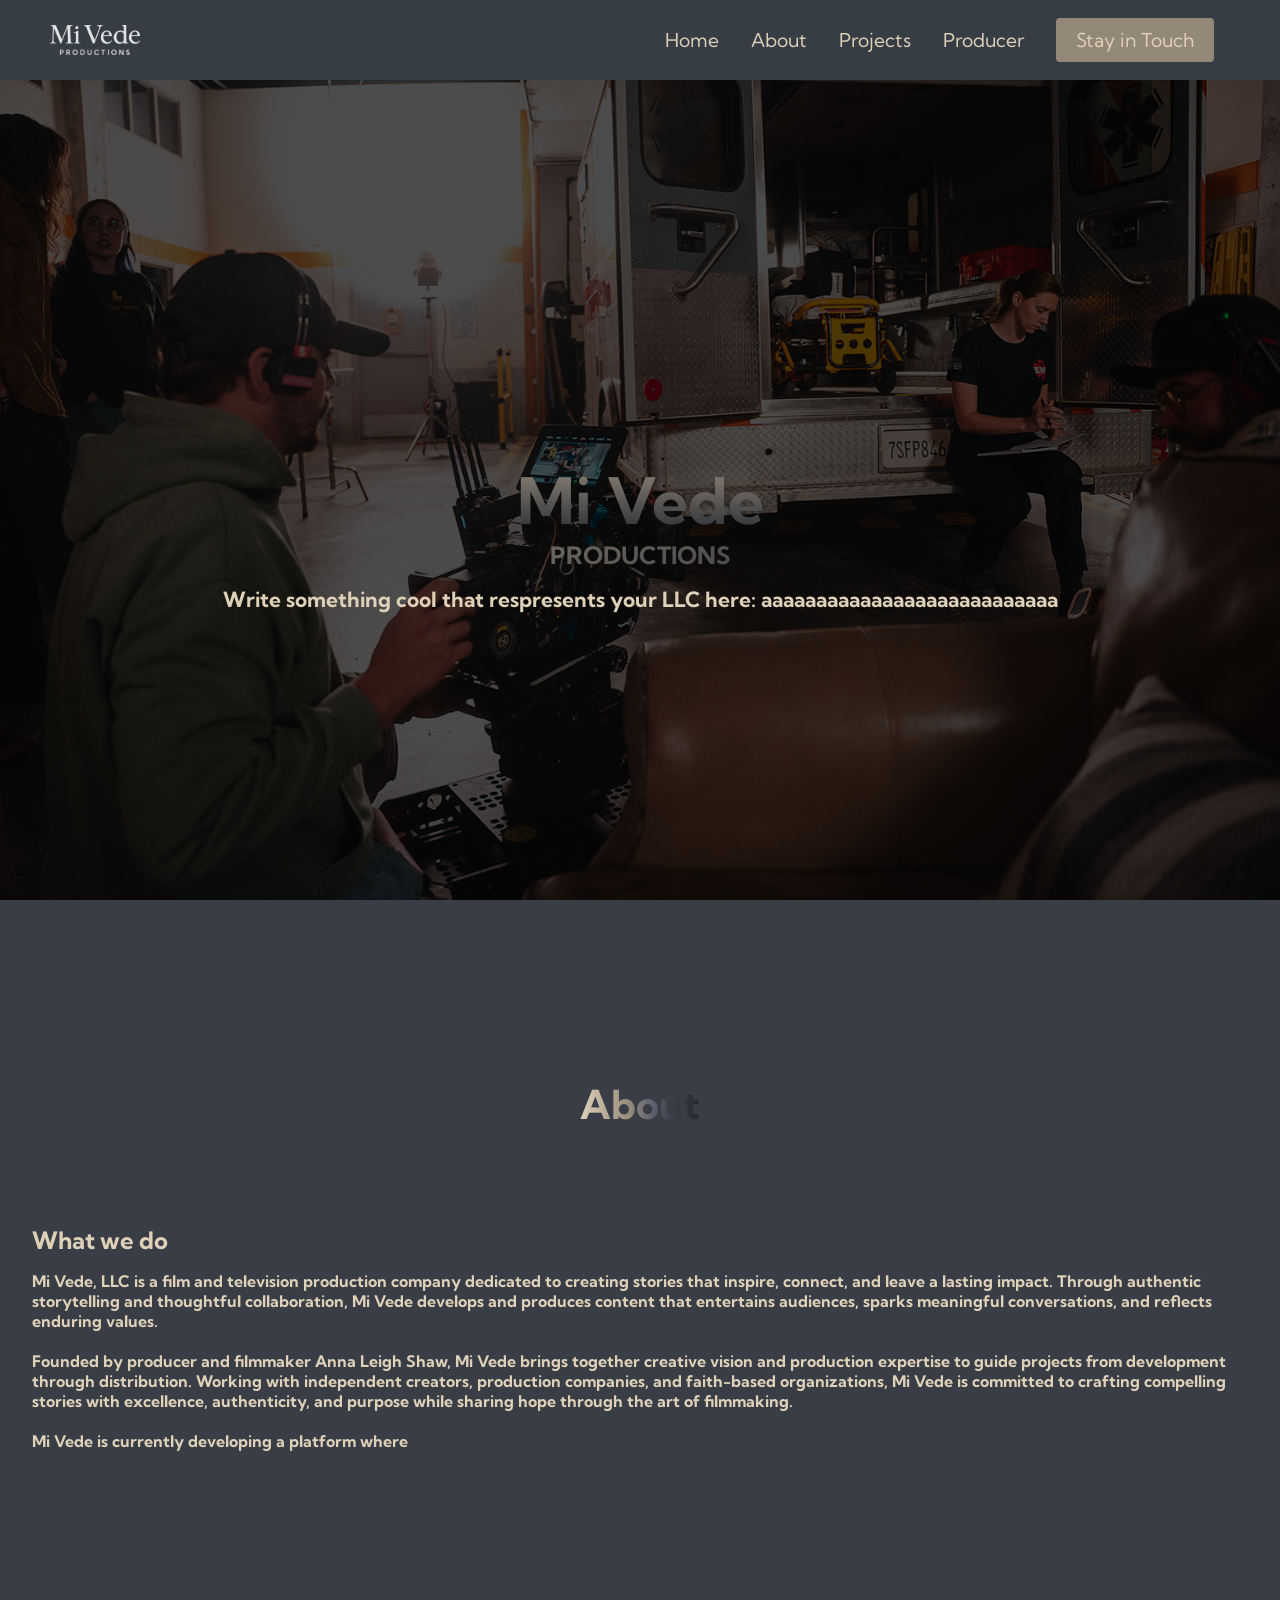
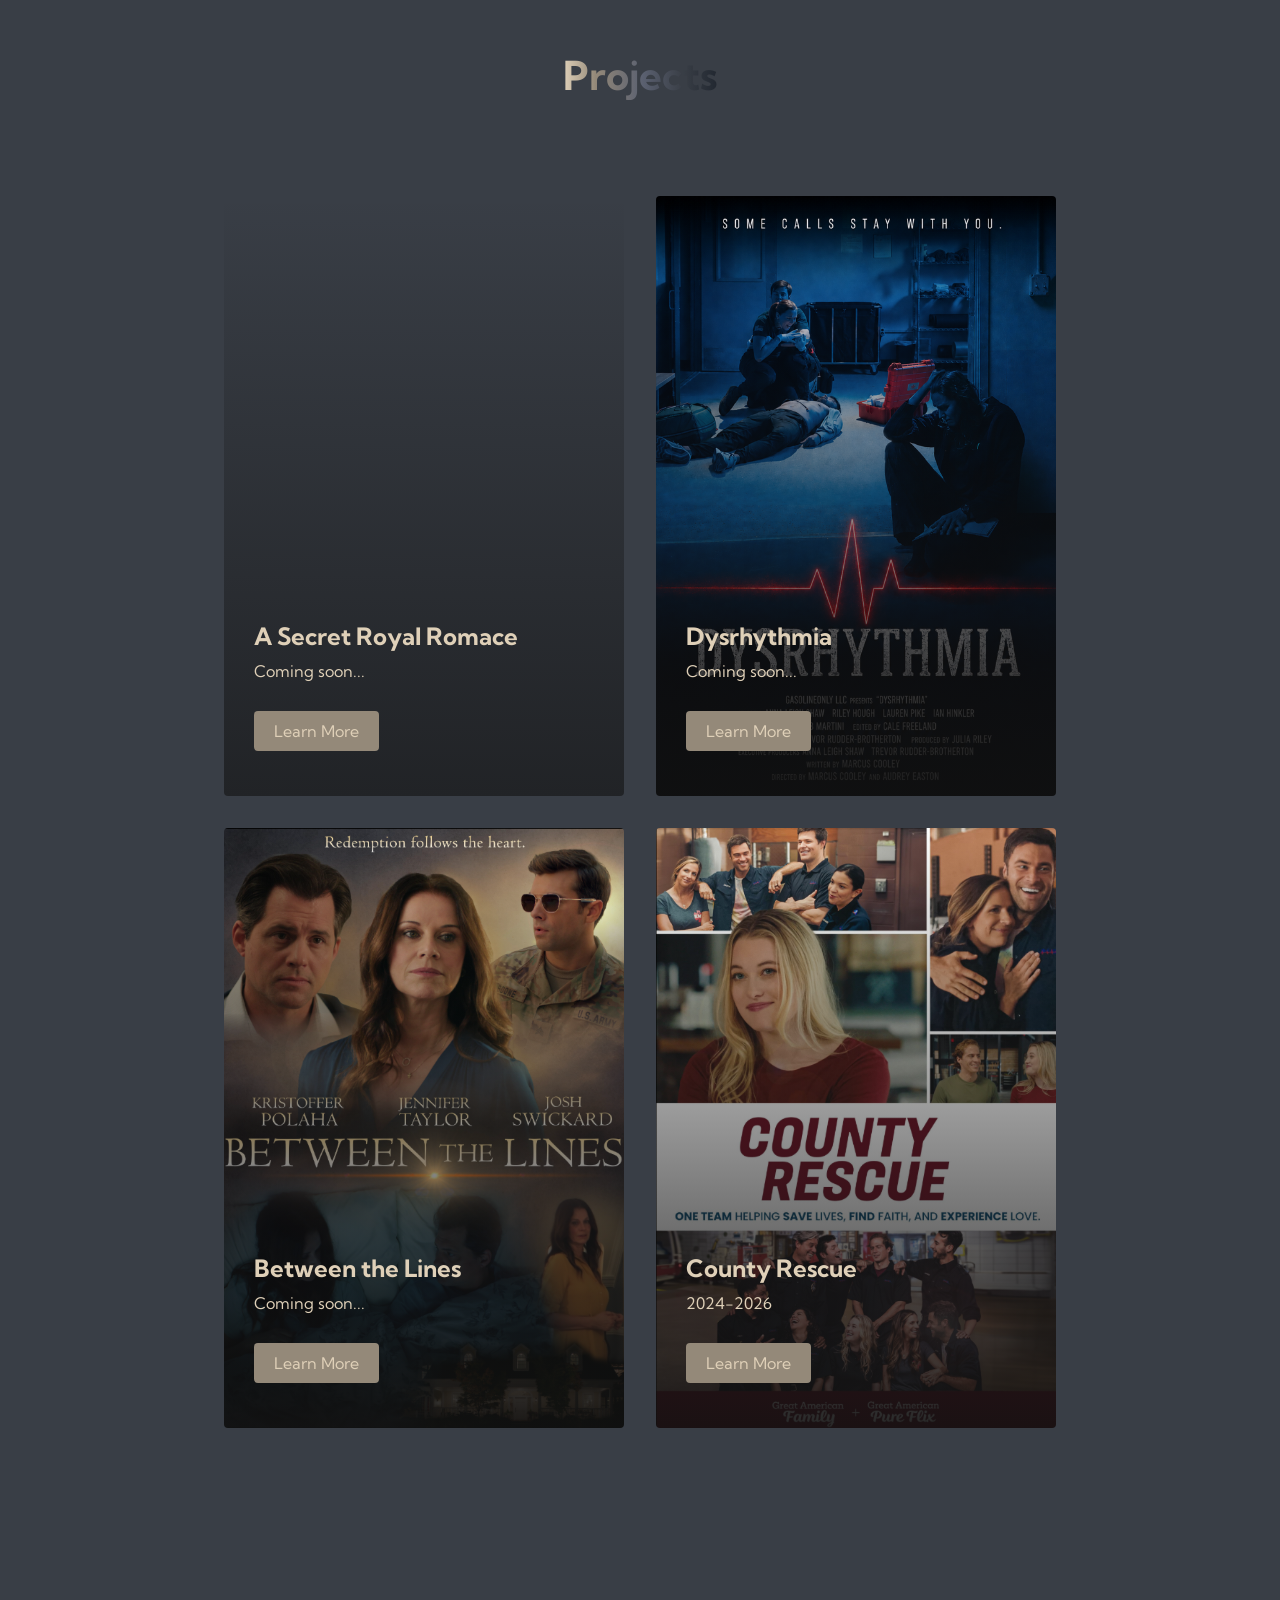
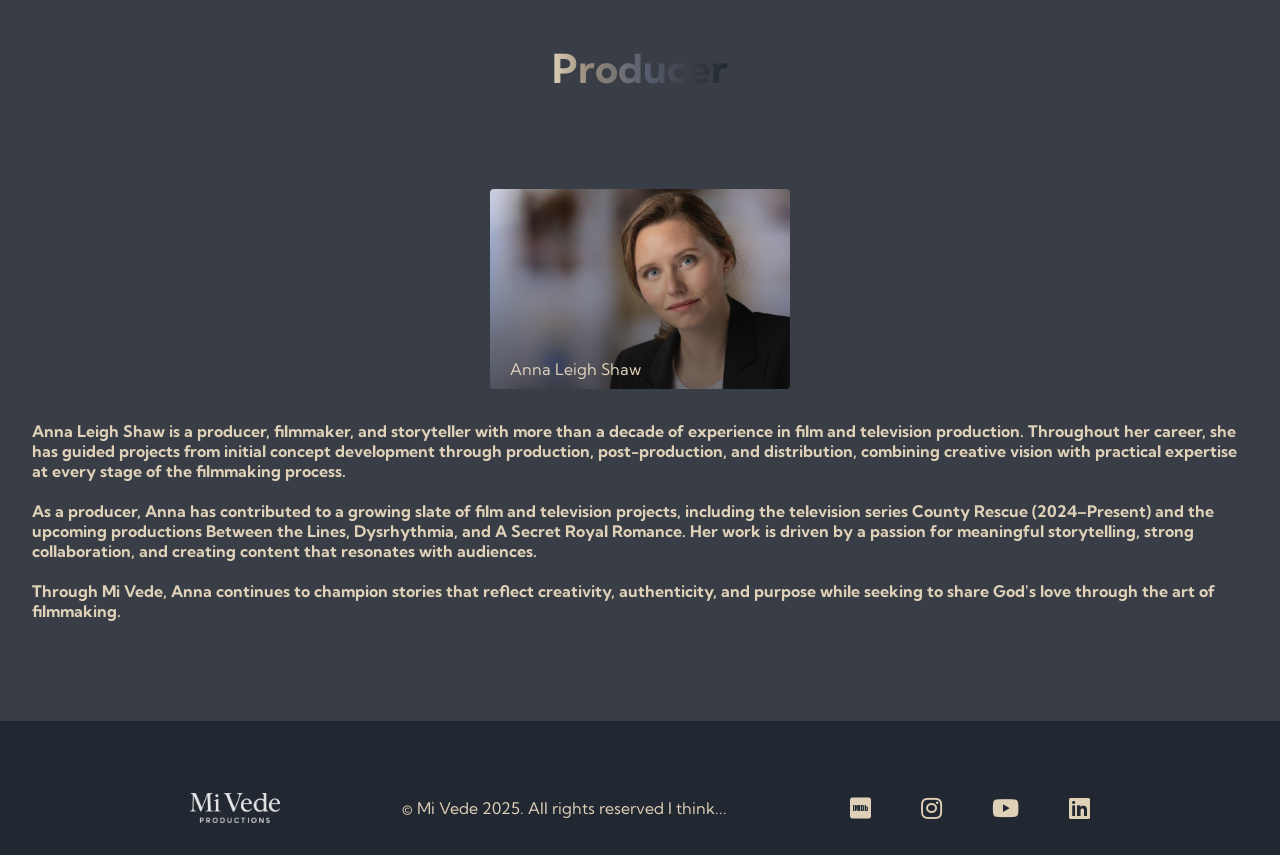
==== index.html @ a6dccd1e "Add files via upload" ====
<!DOCTYPE html>
<html lang="en">
  <head>
    <!--
      Site created by Brian Design on youtube @ www.youtube.com/channel/UCsKsymTY_4BYR-wytLjex7A?view_as=subscriber
    -->
    <meta charset="UTF-8" />
    <meta name="viewport" content="width=device-width, initial-scale=1.0" />
    <title>Mi Vede Official Website</title>
    <link rel="stylesheet" href="styles.css" />
    <link
      rel="stylesheet"
      href="https://use.fontawesome.com/releases/v5.14.0/css/all.css"
      integrity="sha384-HzLeBuhoNPvSl5KYnjx0BT+WB0QEEqLprO+NBkkk5gbc67FTaL7XIGa2w1L0Xbgc"
      crossorigin="anonymous"
    />
    <link
      href="https://fonts.googleapis.com/css2?family=Kumbh+Sans:wght@400;700&display=swap"
      rel="stylesheet"
    />
  </head>
  <body>
    <!-- Navbar Section -->
    <nav class="navbar">
      <div class="navbar__container">
        <a href="index.html" id="navbar__logo"><img src="images/Logowhite.png" alt="Mi Vede Logo" class="logo" /></a>
        <div class="navbar__toggle" id="mobile-menu">
          <span class="bar"></span> <span class="bar"></span>
          <span class="bar"></span>
        </div>
        <ul class="navbar__menu">
          <li class="navbar__item">
            <a href="#home" class="navbar__links">Home</a>
          </li>
          <li class="navbar__item">
            <a href="#solutions" class="navbar__links">About</a>
          </li>
          <li class="navbar__item">
            <a href="#projects" class="navbar__links">Projects</a>
          </li>
          <li class="navbar__item">
            <a href="#biography" class="navbar__links">Producer</a>
          </li>
          <li class="navbar__btn"><a href="https://forms.gle/mfuXLjhLmvmtWXfA6" class="button" target="_blank">Stay in Touch</a></li>
        </ul>
      </div>
    </nav>

    <!-- Hero Section -->
    <div class="main" id="home">
      <div class="main__container">
        <div class="main__card">
          <div class="main__card--text">
          <h1> Mi Vede</h1>
          <h2>PRODUCTIONS</h2>
          <p> Write something cool that respresents your LLC here: aaaaaaaaaaaaaaaaaaaaaaaaaaa</p>
        </div>
        <!--
        <div class="main__content">
          <h1>Mi Vede</h1>
          <h2>PRODUCTIONS</h2>
          <p>We are currently working on an exciting project!</p>
          <button class="main__btn"><a href="np.html">Learn More</a></button>
        </div>
        <div class="main__img--container">
          <img id="main__img" src="images/pic1.svg" />
        </div>
        -->
      </div>
    </div>

    <!-- Solutions Section -->
    <div class="solutions" id="solutions">
      <h1>About</h1>
      <div class="solutions__container">
        <div class="solutions__content">
            <h2>What we do</h2>
            <p>Mi Vede, LLC is a film and television production company dedicated to creating stories that inspire, connect, and leave a lasting impact. Through authentic storytelling and thoughtful collaboration, Mi Vede develops and produces content that entertains audiences, sparks meaningful conversations, and reflects enduring values.
              <br> <br> Founded by producer and filmmaker Anna Leigh Shaw, Mi Vede brings together creative vision and production expertise to guide projects from development through distribution. Working with independent creators, production companies, and faith-based organizations, Mi Vede is committed to crafting compelling stories with excellence, authenticity, and purpose while sharing hope through the art of filmmaking.
              <br> <br> Mi Vede is currently developing a platform where
            
            </p>
        </div>
      </div>
    </div>
    <!-- projects Section -->
    <div class="projects" id="projects">
      <h1>Projects</h1>
      <div class="projects__container">
        <div class="projects__card">
          <h2>A Secret Royal Romace</h2>
          <p>Coming soon...</p>
          <a href="https://www.imdb.com/title/tt42438764/?ref_=ext_shr_lnk" target="_blank"><button>Learn More</button></a>
        </div>
        <div class="projects__card">
          <h2>Dysrhythmia</h2>
          <p>Coming soon...</p>
          <a href="https://www.imdb.com/title/tt38954066/?ref_=ext_shr_lnk" target="_blank"><button>Learn More</button></a>
        </div>
        <div class="projects__card">
          <h2>Between the Lines</h2>
          <p>Coming soon...</p>
          <a href="https://www.imdb.com/title/tt19396038/?ref_=ext_shr_lnk" target="_blank"><button>Learn More</button></a>
        </div>
        <div class="projects__card">
          <h2>County Rescue</h2>
          <p>2024-2026</p>
          <a href="https://www.imdb.com/title/tt27078417/?ref_=ext_shr_lnk" target="_blank"><button>Learn More</button></a>
        </div>
      </div>
    </div>

    <!-- About Section -->
    <div class="biography" id="biography">
      <h1>Producer</h1>
      <div class="biography__container">
        <div class="biography__card">
          <p>Anna Leigh Shaw</p>
        </div>
        <div class="biography__content">
          <p>Anna Leigh Shaw is a producer, filmmaker, and storyteller with more than a decade of experience in film and television production. Throughout her career, she has guided projects from initial concept development through production, post-production, and distribution, combining creative vision with practical expertise at every stage of the filmmaking process.
            <br><br>As a producer, Anna has contributed to a growing slate of film and television projects, including the television series County Rescue (2024–Present) and the upcoming productions Between the Lines, Dysrhythmia, and A Secret Royal Romance. Her work is driven by a passion for meaningful storytelling, strong collaboration, and creating content that resonates with audiences.
            <br><br>Through Mi Vede, Anna continues to champion stories that reflect creativity, authenticity, and purpose while seeking to share God's love through the art of filmmaking.</p>
        </div>
      </div>
    </div>

    <!-- Footer Section -->
    <div class="footer__container">
      <section class="social__media">
        <div class="social__media--wrap">
          <div class="footer__logo">
            <a href="index.html" id="footer__logo"><img src="images/Logowhite.png" alt="Mi Vede Logo" class="logo" /></a>
          </div>
          <p class="website__rights">© Mi Vede 2025. All rights reserved I think...</p>
          <div class="social__icons">
            <a
              class="social__icon--link"
              href="https://www.imdb.com/name/nm14000423/"
              target="_blank"
              aria-label="IMDb"
            >
              <i class="fab fa-imdb"></i>
            </a>
            <a
              class="social__icon--link"
              href="https://www.instagram.com/annaleighshaw/"
              target="_blank"
              aria-label="Instagram"
            >
              <i class="fab fa-instagram"></i>
            </a>
            <a
              class="social__icon--link"
              href="https://www.youtube.com/@annaleighshaw"
              target="_blank"
              aria-label="Youtube"
            >
              <i class="fab fa-youtube"></i>
            </a>
            <a
              class="social__icon--link"
              href="https://www.linkedin.com/in/annaleighshaw/"
              target="_blank"
              aria-label="LinkedIn"
            >
              <i class="fab fa-linkedin"></i>
            </a>
          </div>
        </div>
      </section>
    </div>
    <script src="app.js"></script>
  </body>
</html>
---- styles.css ----
* {
  box-sizing: border-box;
  margin: 0;
  padding: 0;
  font-family: 'Kumbh Sans', sans-serif;
}

.navbar {
  background: #222831;
  height: 80px;
  display: flex;
  justify-content: center;
  align-items: center;
  font-size: 1.2rem;
  position: sticky;
  top: 0;
  z-index: 999;
  background: rgba(34, 40, 49, 0.90); /* 0.90 = 90% opacity, adjust to taste */
  backdrop-filter: blur(8px);
  -webkit-backdrop-filter: blur(8px); /* Safari support */
}

.navbar__container {
  display: flex;
  justify-content: space-between;
  height: 80px;
  z-index: 1;
  width: 100%;
  max-width: 1300px;
  margin-right: auto;
  margin-left: auto;
  padding-right: 50px;
  padding-left: 50px;
}

#navbar__logo {
  background-color: #222831;
  background-image: linear-gradient(to top, #898989 0%, #131313 100%);
  background-size: 100%;
  -webkit-background-clip: text;
  -moz-background-clip: text;
  -webkit-text-fill-color: transparent;
  -moz-text-fill-color: transparent;
  display: flex;
  align-items: center;
  cursor: pointer;
  text-decoration: none;
  font-size: 2rem;
}

.logo {
  height: 30px;                /* Control the logo size here */
  width: auto;                 /* Keeps the aspect ratio perfect */
  display: block;
}

.fa-gem {
  margin-right: 0.5rem;
}

.navbar__menu {
  display: flex;
  align-items: center;
  list-style: none;
  text-align: center;
}

.navbar__item {
  height: 60px;
}

.navbar__links {
  color: #DFD0B8;
  display: flex;
  align-items: center;
  justify-content: center;
  text-decoration: none;
  padding: 0 1rem;
  height: 100%;
}

.navbar__btn {
  display: flex;
  justify-content: center;
  align-items: center;
  padding: 0 1rem;
  width: 100%;
}

.button {
  display: flex;
  justify-content: center;
  align-items: center;
  text-decoration: none;
  padding: 10px 20px;
  height: 100%;
  width: 100%;
  border: none;
  outline: none;
  border-radius: 4px;
  background: #948979;
  color: #DFD0B8;
}

.button:hover {
  background: #DFD0B8;
  color: #948979;
  transition: all 0.3s ease;
}

.navbar__links:hover {
  color: #948979;
  transition: all 0.3s ease;
}

@media screen and (max-width: 767px) {
  .navbar__container {
    display: flex;
    justify-content: space-between;
    height: 80px;
    z-index: 1;
    width: 100%;
    max-width: 1300px;
    padding: 0;
  }

  .navbar__menu {
    display: grid;
    grid-template-columns: auto;
    margin: 0;
    width: 100%;
    position: absolute;
    top: -1000px;
    opacity: 1;
    transition: all 0.5s ease;
    height: 50vh;
    z-index: -1;
  }

  .navbar__menu.active {
    background: #222831;
    top: 100%;
    opacity: 1;
    transition: all 0.5s ease;
    z-index: 99;
    height: 60vh;
    font-size: 1.6rem;
  }

  #navbar__logo {
    padding-left: 25px;
  }

  .navbar__toggle .bar {
    width: 25px;
    height: 3px;
    margin: 5px auto;
    transition: all 0.3s ease-in-out;
    background: #DFD0B8;
  }

  .navbar__item {
    width: 100%;
  }

  .navbar__links {
    text-align: center;
    padding: 2rem;
    width: 100%;
    display: table;
  }

  .navbar__btn {
    padding-bottom: 2rem;
  }

  .button {
    display: flex;
    justify-content: center;
    align-items: center;
    width: 80%;
    height: 60px;
    margin: 0;
  }

  #mobile-menu {
    position: absolute;
    top: 20%;
    right: 5%;
    transform: translate(5%, 20%);
  }

  .navbar__toggle .bar {
    display: block;
    cursor: pointer;
  }

  #mobile-menu.is-active .bar:nth-child(2) {
    opacity: 0;
  }

  #mobile-menu.is-active .bar:nth-child(1) {
    transform: translateY(8px) rotate(45deg);
  }

  #mobile-menu.is-active .bar:nth-child(3) {
    transform: translateY(-8px) rotate(-45deg);
  }
}

/* Main Content CSS */
.main {
  background-color: #393E46;
}

/*
.main__container {
  display: grid;
  grid-template-columns: 1fr 1fr;
  align-items: center;
  justify-self: center;
  margin: 0 auto;
  min-height: 90vh;
  height: auto;
  background-color: #393E46;
  z-index: 1;
  width: 100%;
  max-width: 1300px;
  padding-right: 50px;
  padding-left: 50px;
  padding-top: 50px;
  padding-bottom: 50px;
} 

.main__container {

}
*/

.main__card {
  grid-column: 1 / -1;  /* ← ADD THIS - spans full width */
  margin: 0;            /* ← remove the 1rem margin */
  height: 100vh;
  width: 100%;
  background-size: cover;
  background-position: center;
  background-repeat: no-repeat;
  background-attachment: fixed; /* ← makes background stay while scrolling */
  background-image: linear-gradient(
      to bottom,
      rgba(0, 0, 0, 0.70) 0%,
      rgba(0, 0, 0, 0.70) 100%
    ),
    url('images/background1film.jpeg');
  color: #DFD0B8;
  display: flex;
  flex-direction: column;
  justify-content: center;  /* vertical center */
  align-items: center;      /* horizontal center */
  text-align: center;       /* centers the text itself */
  position: relative; /* ← needed for sticky child to work */
}

.main__card--text {
  position: sticky;
  top: 40%;              /* ← how far from top it sticks */
  text-align: center;
  padding: 100px clamp(20px, 5vw, 100px); /* shrinks horizontally on small screens */
  z-index: 10;
}

.main__card h1 {
  font-size: 4rem;
  background-color: #393E46;
  background-image: linear-gradient(to top, #222831 0%, #948979 100%);
  background-size: 100%;
  -webkit-background-clip: text;
  -moz-background-clip: text;
  -webkit-text-fill-color: transparent;
  -moz-text-fill-color: transparent;
}

.main__card h2 {
  font-size: 1.5rem;
  margin-top: 0;
  background-color: #393E46;
  background-image: linear-gradient(-20deg, #222831 0%, #948979 100%);
  background-size: 100%;
  padding-right: 25px;
  padding-left: 25px;
  -webkit-background-clip: text;
  -moz-background-clip: text;
  -webkit-text-fill-color: transparent;
  -moz-text-fill-color: transparent;
}

.main__card p {
  margin-top: 1rem;
  font-size: 21px;
  font-weight: 700;
}

/*
.main__content {
  color: #131313;
  width: 100%;
}

.main__content h1 {
  font-size: 4rem;
  background-color: #f2d09d;
  background-image: linear-gradient(to top, #898989 0%, #131313 100%);
  background-size: 100%;
  -webkit-background-clip: text;
  -moz-background-clip: text;
  -webkit-text-fill-color: transparent;
  -moz-text-fill-color: transparent;
}

.main__content h2 {
  font-size: 1.5rem;
  margin-top: 0;
  background-color: #f2d09d;
  background-image: linear-gradient(-20deg, #f2d09d 0%, #131313 100%);
  background-size: 100%;
  padding-right: 25px;
  padding-left: 25px;
  -webkit-background-clip: text;
  -moz-background-clip: text;
  -webkit-text-fill-color: transparent;
  -moz-text-fill-color: transparent;
}

.main__content p {
  margin-top: 1rem;
  font-size: 21px;
  font-weight: 700;
}

.main__btn {
  font-size: 1rem;
  background-image: linear-gradient(to top, #f77062 0%, #fe5196 100%);
  padding: 14px 32px;
  border: none;
  border-radius: 5px;
  color: #fff;
  margin-top: 2rem;
  cursor: pointer;
  position: relative;
  transition: all 0.35s;
  outline: none;
}

.main__btn a {
  position: relative;
  z-index: 2;
  color: #fff;
  text-decoration: none;
}

.main__btn:after {
  position: absolute;
  content: '';
  top: 0;
  left: 0;
  width: 0;
  height: 100%;
  background: #f2d09d;
  transition: all 0.35s;
  border-radius: 4px;
}

.main__btn:hover {
  color: #fff;
}

.main__btn:hover:after {
  width: 100%;
}

.main__img--container {
  text-align: center;
}

#main__img {
  height: auto;
  width: 80%;
  max-width: 400px;
}

*/

/* Mobile Responsive */
@media screen and (max-width: 767px) {
  .main__card {
    display: grid;
    grid-template-columns: 1fr;   /* ← cleaner than auto */
    align-items: center;
    justify-self: center;
    width: 100%;
    margin: 0 auto;
    min-height: 100vh;            /* ← full height on mobile */
    height: auto;
    padding: 20px;                /* ← reduced padding */
  }

  /* ← Also update your card for mobile */
  .main__card {
    grid-column: 1 / -1;
    height: 100vh;
    margin: 0;
  }

  /* ← Shrink text for mobile */
  .main__card h1 {
    font-size: 2rem;              /* desktop might be 3rem */
  }

  .main__card p {
    font-size: 1rem;
  }
}

@media screen and (max-width: 599px) {
  .main__content h1 {
    font-size: 2rem;
    margin-top: 3rem;
  }

  .main__content h2 {
    font-size: 2rem;
  }

  .main__content p {
    margin-top: 2rem;
    font-size: 1.5rem;
  }

  .main__btn {
    padding: 12px 36px;
    margin: 2.5rem 0;
  }
}

/* Solutions Section */
.solutions {
  background: #393E46;
  display: flex;
  flex-direction: column;
  justify-content: center;
  align-items: center;
  padding: 100px 0;
}

.solutions h1 {
  background-color: #393E46;
  background-image: linear-gradient(
    to right,
    #DFD0B8 0%,
    #948979 42%,
    #5A6070 61%,
    #393E46 78%,
    #222831 100%
  );

  background-size: 100%;
  -webkit-background-clip: text;
  -moz-background-clip: text;
  -webkit-text-fill-color: transparent;
  -moz-text-fill-color: transparent;
  margin-bottom: 5rem;
  font-size: 2.5rem;
}

.solutions__container {
  display: flex;
  justify-content: center;
  flex-wrap: wrap;
  max-width: 1300px;
  margin: 0 auto;
  color: #DFD0B8;
}

.solutions__content h2 {
  margin-top: 1rem;
  padding: 0 2rem;
  font-size: 1.5rem;
  font-weight: 700;
}

.solutions__content p {
  margin-top: 1rem;
  padding: 0 2rem;
  font-size: 1rem;
  font-weight: 700;
}

@media screen and (max-width: 767px) {
  .solutions {
    height: auto;
  }

  .solutions h1 {
    font-size: 2rem;
    margin-top: 2rem;
  }

  .solutions__content h2 {
    font-size: 1.25rem;
  }
}

@media screen and (max-width: 599px) {
  .solutions {
    height: auto;
  }

}

/* projects Section */
.projects {
  background: #393E46;
  display: flex;
  flex-direction: column;
  justify-content: center;
  align-items: center;
  padding: 100px 0;
}

.projects h1 {
  background-color: #393E46;
  background-image: linear-gradient(
    to right,
    #DFD0B8 0%,
    #948979 21%,
    #5A6070 52%,
    #393E46 78%,
    #222831 100%
  );
  background-size: 100%;
  -webkit-background-clip: text;
  -moz-background-clip: text;
  -webkit-text-fill-color: transparent;
  -moz-text-fill-color: transparent;
  margin-bottom: 5rem;
  font-size: 2.5rem;
}

.projects__container {
  display: flex;
  justify-content: center;
  flex-wrap: wrap;
  max-width: 1300px;
  margin: 0 auto;
}

.projects__card {
  margin: 1rem;
  height: 600px;
  width: 400px;
  max-width: 100%;
  box-sizing: border-box;
  border-radius: 4px;
  background-image: linear-gradient(
      to bottom,
      rgba(0, 0, 0, 0) 0%,
      rgba(17, 17, 17, 0.6) 100%
    ),
    url('');
  background-size: cover;
  position: relative;
  background-position: center;
  color: #DFD0B8;
}

.projects__card:before {
  opacity: 0.2;
}

.projects__card:nth-child(2) {
  background-image: linear-gradient(
      to bottom,
      rgba(0, 0, 0, 0) 0%,
      rgba(17, 17, 17, 0.9) 100%
    ),
    url('images/dysrhythmia.png');
  background-size: cover;
  position: relative;
  color: #DFD0B8;
}

.projects__card:nth-child(3) {
  background-image: linear-gradient(
      to bottom,
      rgba(0, 0, 0, 0) 0%,
      rgba(17, 17, 17, 0.9) 100%
    ),
    url('images/betweenthelines.png');
  background-size: cover;
  position: relative;
  color: #DFD0B8;
}

.projects__card:nth-child(4) {
  background-image: linear-gradient(
      to bottom,
      rgba(0, 0, 0, 0) 0%,
      rgba(17, 17, 17, 0.9) 100%
    ),
    url('images/countyrescue.png');
  background-size: cover;
  position: relative;
  color: #DFD0B8;
}

.projects__card h2 {
  position: absolute;
  top: 425px;
  left: 30px;
}

.projects__card p {
  position: absolute;
  top: 465px;
  left: 30px;
}

.projects__card button {
  color: #DFD0B8;
  padding: 10px 20px;
  border: none;
  outline: none;
  border-radius: 4px;
  background: #948979;
  position: absolute;
  top: 515px;
  left: 30px;
  font-size: 1rem;
}

.projects__card button:hover {
  cursor: pointer;
}

.projects__card:hover {
  transform: scale(1.075);
  transition: 0.2s ease-in;
  cursor: pointer;
}

@media screen and (max-width: 767px) {
  .projects {
    height: auto;
  }

  .projects h1 {
    font-size: 2.5rem;
    margin-top: 2rem;
  }
}

@media screen and (max-width: 599px) {
  .projects {
    height: auto;
  }

  .projects h1 {
    font-size: 2.5rem;
  }

  .projects__card {
    width: 300px;
    height: 450px;
  }

  .projects__card h2 {
    top: 300px;
    left: 20px;
  }

  .projects__card p {
    top: 340px;
    left: 20px;
  }

  .projects__card button {
    top: 390px;
    left: 20px;
  }
}

/* Biography Section */
.biography {
  background: #393E46;
  display: flex;
  flex-direction: column;
  justify-content: center;
  align-items: center;
  padding: 100px 0;
}

.biography h1 {
  background-color: #393E46;
  background-image: linear-gradient(
    to right,
    #DFD0B8 0%,
    #948979 21%,
    #5A6070 52%,
    #393E46 78%,
    #222831 100%
  );

  background-size: 100%;
  -webkit-background-clip: text;
  -moz-background-clip: text;
  -webkit-text-fill-color: transparent;
  -moz-text-fill-color: transparent;
  margin-bottom: 5rem;
  font-size: 2.5rem;
}

.biography__container {
  display: flex;
  justify-content: center;
  flex-wrap: wrap;
  max-width: 1300px;
  margin: 0 auto;
}

.biography__card {
  margin: 1rem;
  height: 200px;
  width: 300px;
  max-width: 100%;
  border-radius: 4px;
  background-image: linear-gradient(
      to bottom,
      rgba(0, 0, 0, 0) 0%,
      rgba(17, 17, 17, 0.6) 100%
    ),
    url('images/Annashawprofile.png');
  background-size: cover;
  position: relative;
  color: #DFD0B8;
}

.biography__card p {
  text-decoration: none;
  padding: 10px 20px;
  border: none;
  outline: none;
  border-radius: 4px;
  position: absolute;
  top: 160px;
  left: 0;
  font-size: 1rem;
  color: #DFD0B8;
}

.biography__content h2 {
  margin-top: 1rem;
  padding: 0 2rem;
  font-size: 1.5rem;
  font-weight: 700;
}

.biography__content p {
  margin-top: 1rem;
  padding: 0 2rem;
  font-size: 1rem;
  font-weight: 700;
  color:#DFD0B8;
}

@media screen and (max-width: 767px) {
  .biography {
    height: auto;
  }

  .biography h1 {
    font-size: 2.5rem;
    margin-top: 2rem;
  }
}

@media screen and (max-width: 599px) {
  .biography {
    height: auto;
  }

  .biography h1 {
    font-size: 2.5rem;
  }
}

/* Footer CSS */
.footer__container {
  background-color: #222831;
  padding: 2rem 0;
  display: flex;
  flex-direction: column;
  justify-content: center;
  align-items: center;
}

#footer__logo {
  color: #fff;
  display: flex;
  align-items: center;
  cursor: pointer;
  text-decoration: none;
  font-size: 2rem;
}

.footer__links {
  width: 100%;
  max-width: 1000px;
  display: flex;
  justify-content: center;
}

.footer__link--wrapper {
  display: flex;
}

.footer__link--items {
  display: flex;
  flex-direction: column;
  align-items: flex-start;
  margin: 16px;
  text-align: left;
  width: 160px;
  box-sizing: border-box;
}

.footer__link--items h2 {
  margin-bottom: 16px;
}

.footer__link--items > h2 {
  color: #DFD0B8;
}

.footer__link--items a {
  color: #DFD0B8;
  text-decoration: none;
  margin-bottom: 0.5rem;
}

.footer__link--items a:hover {
  color: #DFD0B8;
  transition: 0.3s ease-out;
}

/* Social Icons */
.social__icon--link {
  color: #DFD0B8;
  font-size: 24px;
}

.social__media {
  max-width: 1000px;
  width: 100%;
}

.social__media--wrap {
  display: flex;
  justify-content: space-between;
  align-items: center;
  width: 90%;
  max-width: 1000px;
  margin: 40px auto 0 auto;
}

.social__icons {
  display: flex;
  justify-content: space-between;
  align-items: center;
  width: 240px;
}

.social__logo {
  color: #DFD0B8;
  justify-self: start;
  margin-left: 20px;
  cursor: pointer;
  text-decoration: none;
  font-size: 2rem;
  display: flex;
  align-items: center;
  margin-bottom: 16px;
}

.website__rights {
  color: #DFD0B8;
}

@media screen and (max-width: 767px) {
  .footer__links {
    padding-top: 2rem;
  }

  #footer__logo {
    margin-bottom: 2rem;
  }

  .website__rights {
    margin-bottom: 2rem;
  }

  .footer__link--wrapper {
    flex-direction: column;
  }

  .social__media--wrap {
    flex-direction: column;
  }
}

@media screen and (max-width: 599px) {
  .footer__link--items {
    margin: 0;
    padding: 10px;
    width: 100%;
  }
}
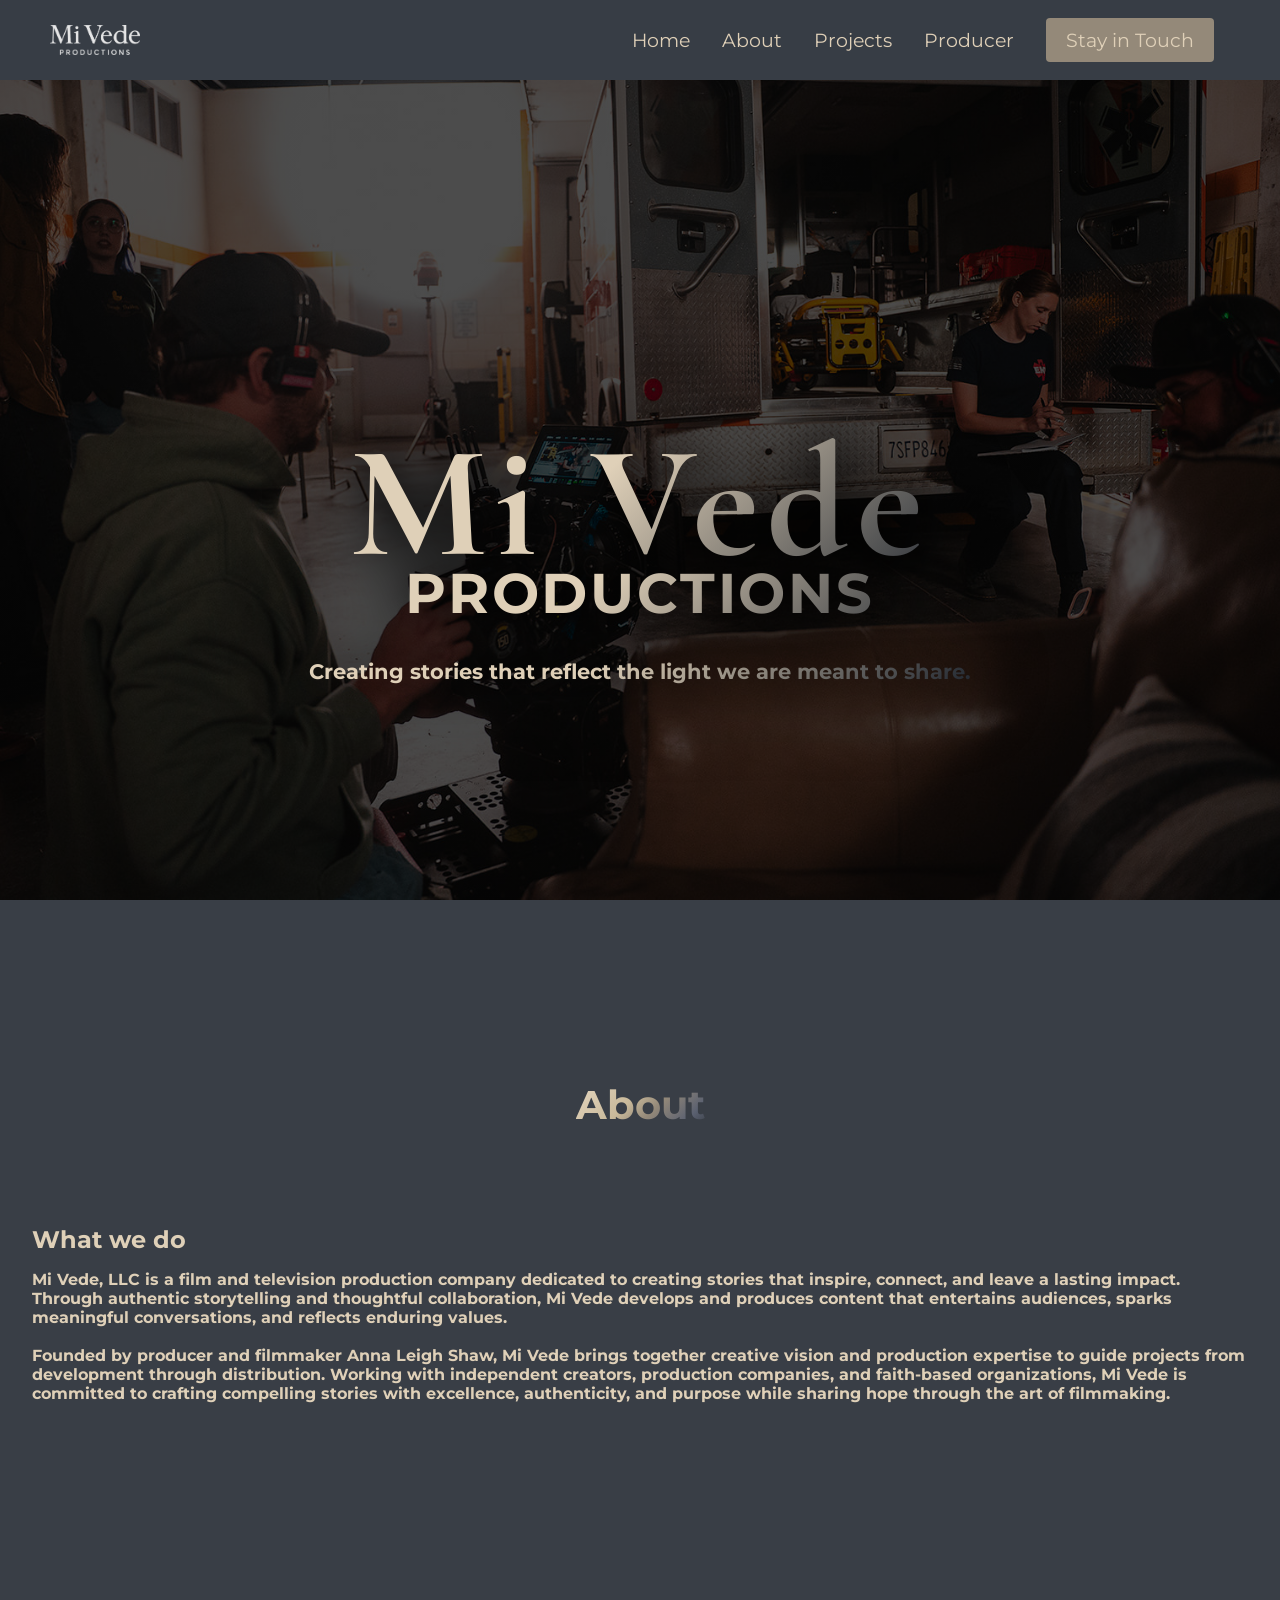
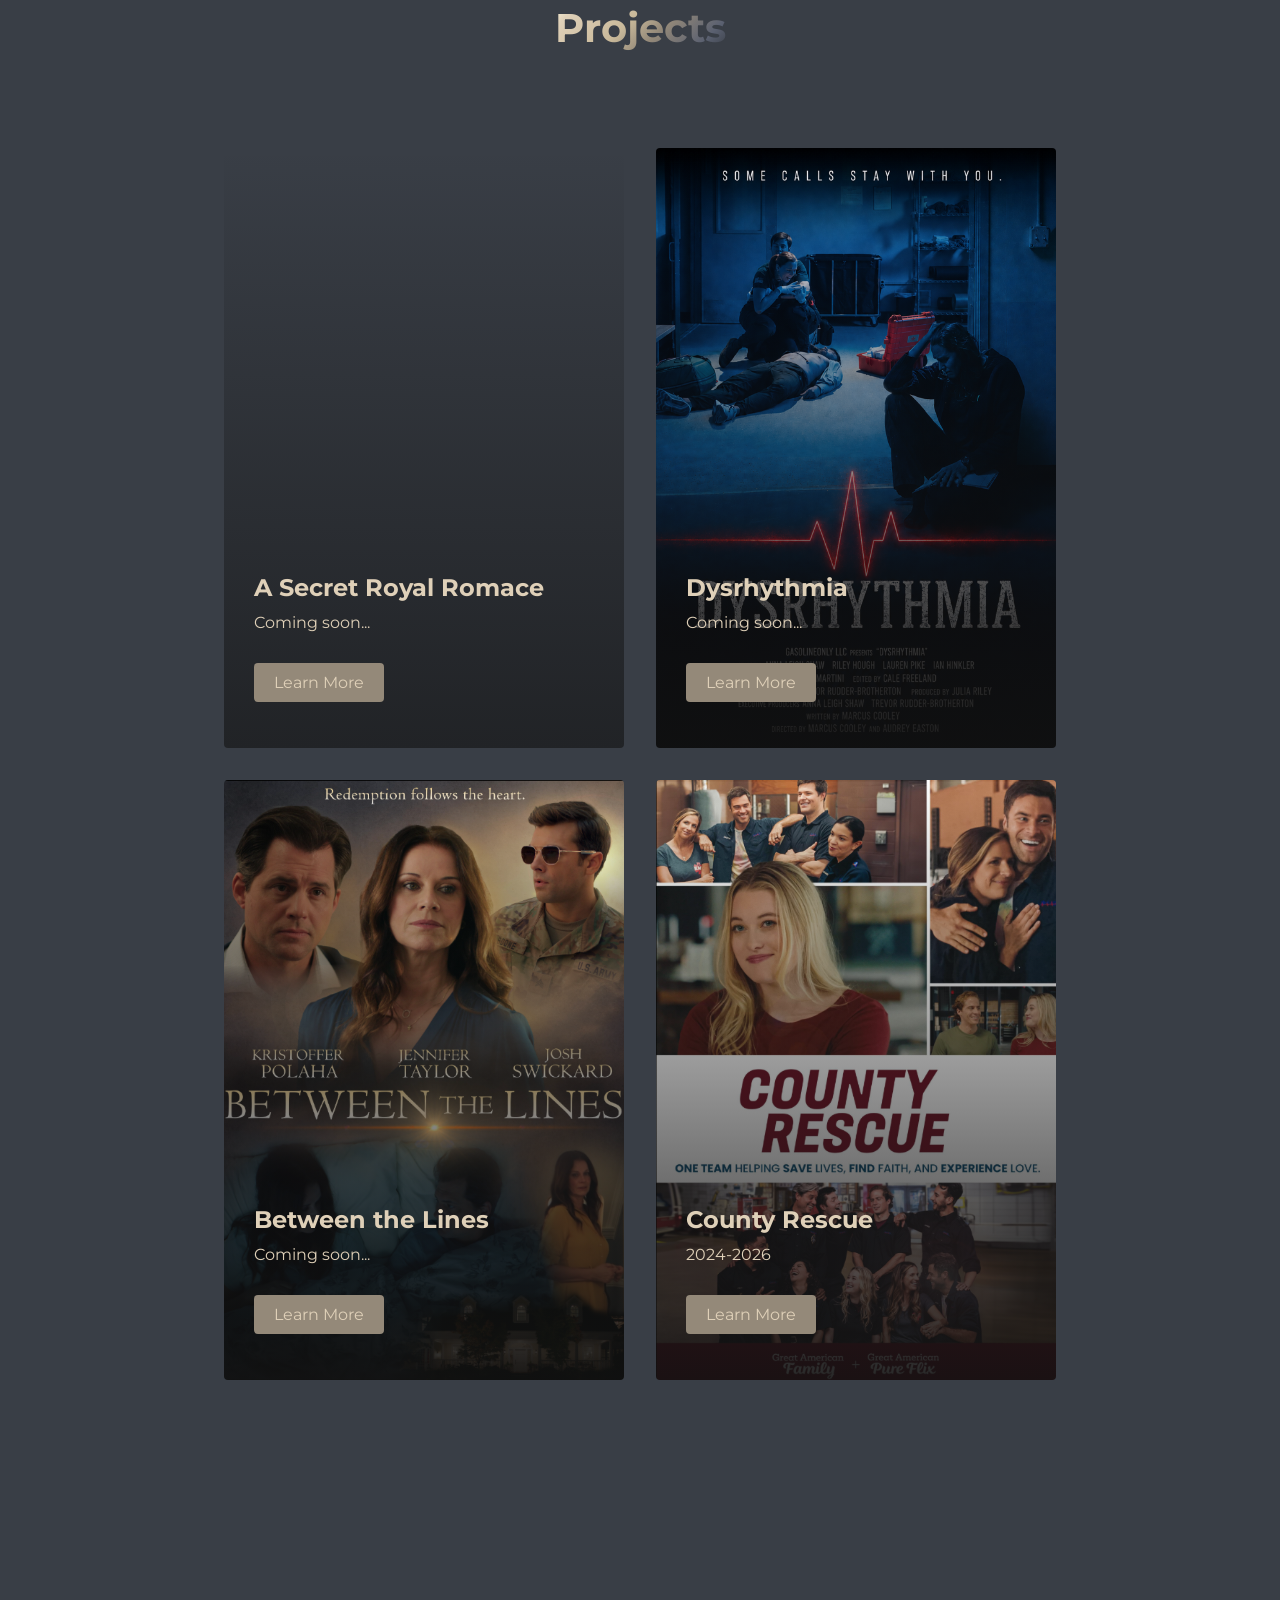
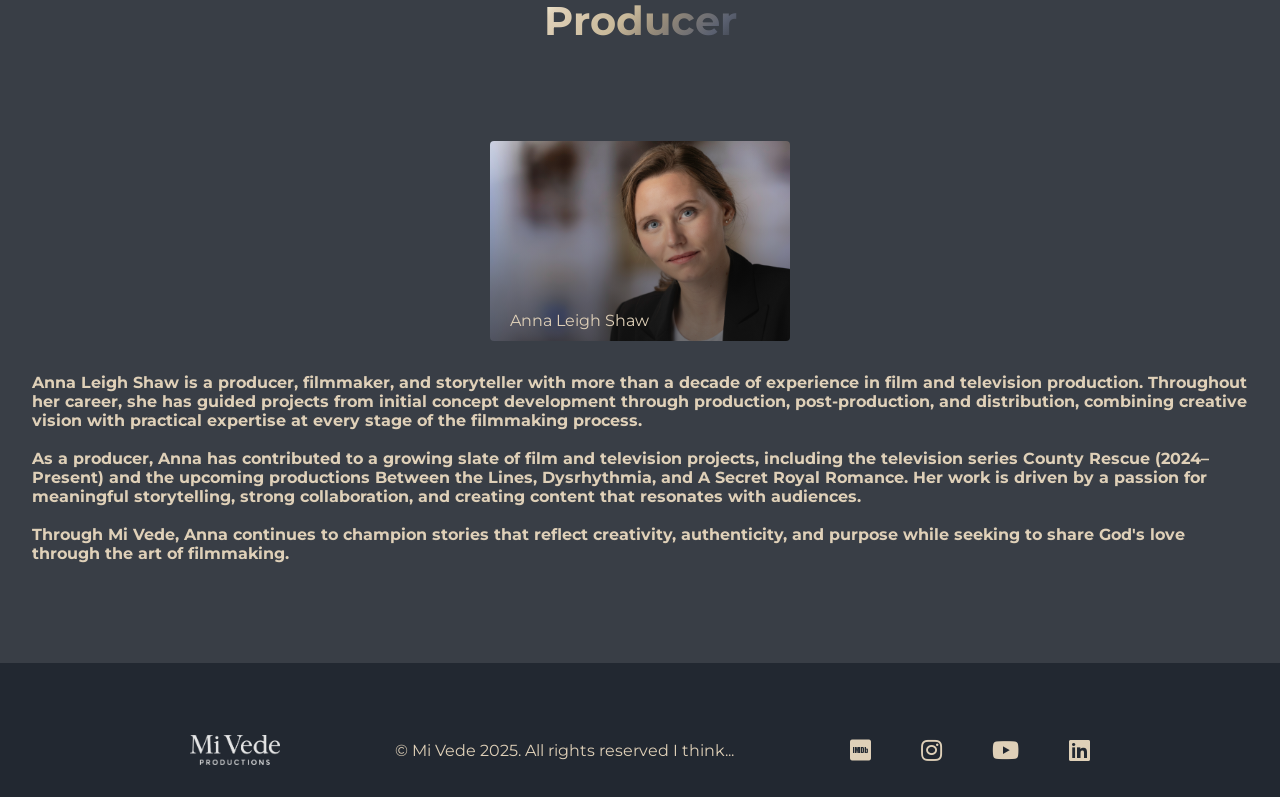
==== commit 65e4829d: "Add files via upload" ====
--- a/index.html
+++ b/index.html
@@ -14,9 +14,8 @@
       integrity="sha384-HzLeBuhoNPvSl5KYnjx0BT+WB0QEEqLprO+NBkkk5gbc67FTaL7XIGa2w1L0Xbgc"
       crossorigin="anonymous"
     />
-    <link
-      href="https://fonts.googleapis.com/css2?family=Kumbh+Sans:wght@400;700&display=swap"
-      rel="stylesheet"
+    <link 
+    href="https://fonts.googleapis.com/css2?family=Cormorant+Garamond:wght@300;400;600&family=Montserrat:wght@300;400&display=swap" rel="stylesheet"
     />
   </head>
   <body>
@@ -53,19 +52,8 @@
           <div class="main__card--text">
           <h1> Mi Vede</h1>
           <h2>PRODUCTIONS</h2>
-          <p> Write something cool that respresents your LLC here: aaaaaaaaaaaaaaaaaaaaaaaaaaa</p>
+          <p> Creating stories that reflect the light we are meant to share.</p>
         </div>
-        <!--
-        <div class="main__content">
-          <h1>Mi Vede</h1>
-          <h2>PRODUCTIONS</h2>
-          <p>We are currently working on an exciting project!</p>
-          <button class="main__btn"><a href="np.html">Learn More</a></button>
-        </div>
-        <div class="main__img--container">
-          <img id="main__img" src="images/pic1.svg" />
-        </div>
-        -->
       </div>
     </div>
 
@@ -77,8 +65,6 @@
             <h2>What we do</h2>
             <p>Mi Vede, LLC is a film and television production company dedicated to creating stories that inspire, connect, and leave a lasting impact. Through authentic storytelling and thoughtful collaboration, Mi Vede develops and produces content that entertains audiences, sparks meaningful conversations, and reflects enduring values.
               <br> <br> Founded by producer and filmmaker Anna Leigh Shaw, Mi Vede brings together creative vision and production expertise to guide projects from development through distribution. Working with independent creators, production companies, and faith-based organizations, Mi Vede is committed to crafting compelling stories with excellence, authenticity, and purpose while sharing hope through the art of filmmaking.
-              <br> <br> Mi Vede is currently developing a platform where
-            
             </p>
         </div>
       </div>
--- a/styles.css
+++ b/styles.css
@@ -2,7 +2,8 @@
   box-sizing: border-box;
   margin: 0;
   padding: 0;
-  font-family: 'Kumbh Sans', sans-serif;
+  font-family: 'Montserrat', sans-serif;
+  /*outline: red 1px solid; */
 }
 
 .navbar {
@@ -35,7 +36,7 @@
 
 #navbar__logo {
   background-color: #222831;
-  background-image: linear-gradient(to top, #898989 0%, #131313 100%);
+  background-image: linear-gradient(135deg, #DFD0B8, #222831);
   background-size: 100%;
   -webkit-background-clip: text;
   -moz-background-clip: text;
@@ -212,30 +213,6 @@
 .main {
   background-color: #393E46;
 }
-
-/*
-.main__container {
-  display: grid;
-  grid-template-columns: 1fr 1fr;
-  align-items: center;
-  justify-self: center;
-  margin: 0 auto;
-  min-height: 90vh;
-  height: auto;
-  background-color: #393E46;
-  z-index: 1;
-  width: 100%;
-  max-width: 1300px;
-  padding-right: 50px;
-  padding-left: 50px;
-  padding-top: 50px;
-  padding-bottom: 50px;
-} 
-
-.main__container {
-
-}
-*/
 
 .main__card {
   grid-column: 1 / -1;  /* ← ADD THIS - spans full width */
@@ -265,26 +242,34 @@
   position: sticky;
   top: 40%;              /* ← how far from top it sticks */
   text-align: center;
-  padding: 100px clamp(20px, 5vw, 100px); /* shrinks horizontally on small screens */
+  padding: 70px clamp(20px, 5vw, 100px); /* shrinks horizontally on small screens */
   z-index: 10;
+  filter: 
+  drop-shadow(0px 0px 20px rgba(0, 0, 1)) 
+  drop-shadow(0px 0px 40px rgba(0, 0, 0, 0.8));
 }
 
 .main__card h1 {
-  font-size: 4rem;
+  font-size: 10rem;
+  letter-spacing: 0.05em;
   background-color: #393E46;
-  background-image: linear-gradient(to top, #222831 0%, #948979 100%);
+  background-image: linear-gradient(135deg, #DFD0B8 42%, #222831);
   background-size: 100%;
   -webkit-background-clip: text;
   -moz-background-clip: text;
   -webkit-text-fill-color: transparent;
   -moz-text-fill-color: transparent;
+  font-family: 'Cormorant Garamond', serif;
+  line-height: 0.9;
+  margin-bottom: -1rem;
 }
 
 .main__card h2 {
-  font-size: 1.5rem;
+  font-size: 3.5rem;
+  letter-spacing: 0.05em;
   margin-top: 0;
   background-color: #393E46;
-  background-image: linear-gradient(-20deg, #222831 0%, #948979 100%);
+  background-image: linear-gradient(135deg, #DFD0B8 42%, #222831);
   background-size: 100%;
   padding-right: 25px;
   padding-left: 25px;
@@ -292,103 +277,21 @@
   -moz-background-clip: text;
   -webkit-text-fill-color: transparent;
   -moz-text-fill-color: transparent;
+  font-family: 'Montserrat', sans-serif;
 }
 
 .main__card p {
-  margin-top: 1rem;
+  margin-top: 2rem;
   font-size: 21px;
   font-weight: 700;
-}
-
-/*
-.main__content {
-  color: #131313;
-  width: 100%;
-}
-
-.main__content h1 {
-  font-size: 4rem;
-  background-color: #f2d09d;
-  background-image: linear-gradient(to top, #898989 0%, #131313 100%);
-  background-size: 100%;
+  background-color: #393E46;
+  background-image: linear-gradient(135deg, #DFD0B8 42%, #222831);
   -webkit-background-clip: text;
   -moz-background-clip: text;
   -webkit-text-fill-color: transparent;
   -moz-text-fill-color: transparent;
 }
 
-.main__content h2 {
-  font-size: 1.5rem;
-  margin-top: 0;
-  background-color: #f2d09d;
-  background-image: linear-gradient(-20deg, #f2d09d 0%, #131313 100%);
-  background-size: 100%;
-  padding-right: 25px;
-  padding-left: 25px;
-  -webkit-background-clip: text;
-  -moz-background-clip: text;
-  -webkit-text-fill-color: transparent;
-  -moz-text-fill-color: transparent;
-}
-
-.main__content p {
-  margin-top: 1rem;
-  font-size: 21px;
-  font-weight: 700;
-}
-
-.main__btn {
-  font-size: 1rem;
-  background-image: linear-gradient(to top, #f77062 0%, #fe5196 100%);
-  padding: 14px 32px;
-  border: none;
-  border-radius: 5px;
-  color: #fff;
-  margin-top: 2rem;
-  cursor: pointer;
-  position: relative;
-  transition: all 0.35s;
-  outline: none;
-}
-
-.main__btn a {
-  position: relative;
-  z-index: 2;
-  color: #fff;
-  text-decoration: none;
-}
-
-.main__btn:after {
-  position: absolute;
-  content: '';
-  top: 0;
-  left: 0;
-  width: 0;
-  height: 100%;
-  background: #f2d09d;
-  transition: all 0.35s;
-  border-radius: 4px;
-}
-
-.main__btn:hover {
-  color: #fff;
-}
-
-.main__btn:hover:after {
-  width: 100%;
-}
-
-.main__img--container {
-  text-align: center;
-}
-
-#main__img {
-  height: auto;
-  width: 80%;
-  max-width: 400px;
-}
-
-*/
 
 /* Mobile Responsive */
 @media screen and (max-width: 767px) {
@@ -401,7 +304,10 @@
     margin: 0 auto;
     min-height: 100vh;            /* ← full height on mobile */
     height: auto;
-    padding: 20px;                /* ← reduced padding */
+    padding: 20px;   
+    background-attachment: scroll;
+    background-size: cover;
+    background-position: center center;    /* ← reduced padding */
   }
 
   /* ← Also update your card for mobile */
@@ -413,7 +319,13 @@
 
   /* ← Shrink text for mobile */
   .main__card h1 {
-    font-size: 2rem;              /* desktop might be 3rem */
+    font-size: 4rem;              /* desktop might be 3rem */
+    line-height: 1;
+    margin-bottom: 0rem;
+  }
+
+  .main__card h2 {
+    font-size: 1.5rem;            /* desktop might be 2rem */
   }
 
   .main__card p {
@@ -454,13 +366,13 @@
 
 .solutions h1 {
   background-color: #393E46;
-  background-image: linear-gradient(
-    to right,
-    #DFD0B8 0%,
-    #948979 42%,
-    #5A6070 61%,
-    #393E46 78%,
-    #222831 100%
+  background-image: linear-gradient(135deg, 
+  #fff9e0 0%,
+  #DFD0B8 11%, 
+  #C9B99A 42%, 
+  #948979 60%, 
+  #5A6070 85%, 
+  #393E46 100%
   );
 
   background-size: 100%;
@@ -529,13 +441,13 @@
 
 .projects h1 {
   background-color: #393E46;
-  background-image: linear-gradient(
-    to right,
-    #DFD0B8 0%,
-    #948979 21%,
-    #5A6070 52%,
-    #393E46 78%,
-    #222831 100%
+  background-image: linear-gradient(135deg, 
+  #fff9e0 0%,
+  #DFD0B8 11%, 
+  #C9B99A 42%, 
+  #948979 60%, 
+  #5A6070 85%, 
+  #393E46 100%
   );
   background-size: 100%;
   -webkit-background-clip: text;
@@ -702,12 +614,13 @@
 .biography h1 {
   background-color: #393E46;
   background-image: linear-gradient(
-    to right,
-    #DFD0B8 0%,
-    #948979 21%,
-    #5A6070 52%,
-    #393E46 78%,
-    #222831 100%
+    135deg,
+    #fff9e0 0%,
+    #DFD0B8 11%,
+    #C9B99A 42%,
+    #948979 60%,
+    #5A6070 85%,
+    #393E46 100%
   );
 
   background-size: 100%;
@@ -923,4 +836,38 @@
     padding: 10px;
     width: 100%;
   }
-}+}
+
+/* Scroll Animation Base States */
+.navbar__container,
+.main__container,
+.solutions__content,
+.projects__card,
+.biography__card,
+.biography__content {
+  opacity: 0;
+  transform: translateY(40px);
+  transition: opacity 0.6s ease, transform 0.6s ease;
+}
+
+.solutions h1,
+.projects h1,
+.biography h1 {
+  opacity: 0;
+  transform: translateY(20px);
+  transition: opacity 0.5s ease, transform 0.5s ease;
+}
+
+/* Stagger project cards */
+.projects__card:nth-child(1) { transition-delay: 0s; }
+.projects__card:nth-child(2) { transition-delay: 0.1s; }
+.projects__card:nth-child(3) { transition-delay: 0.2s; }
+.projects__card:nth-child(4) { transition-delay: 0.3s; }
+
+/* Triggered state */
+.animate-in {
+  opacity: 1 !important;
+  transform: none !important;
+}
+
+
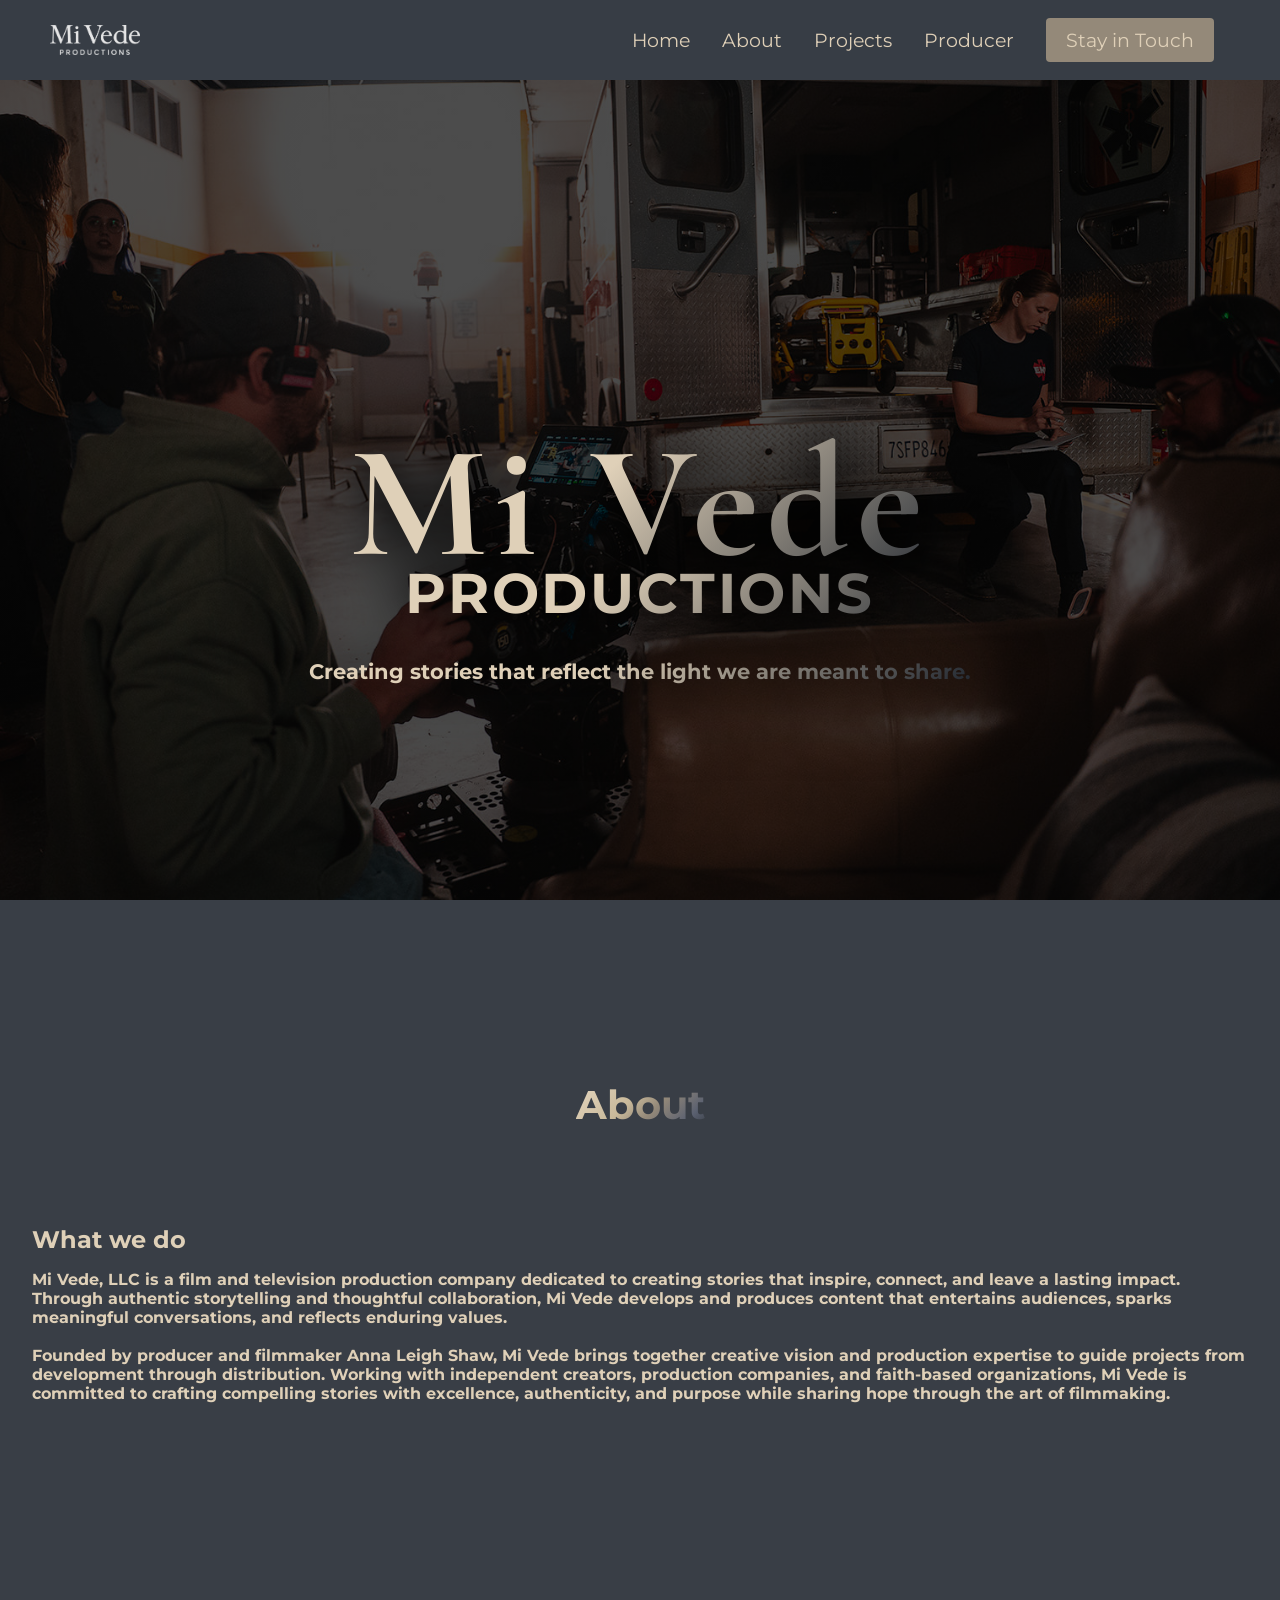
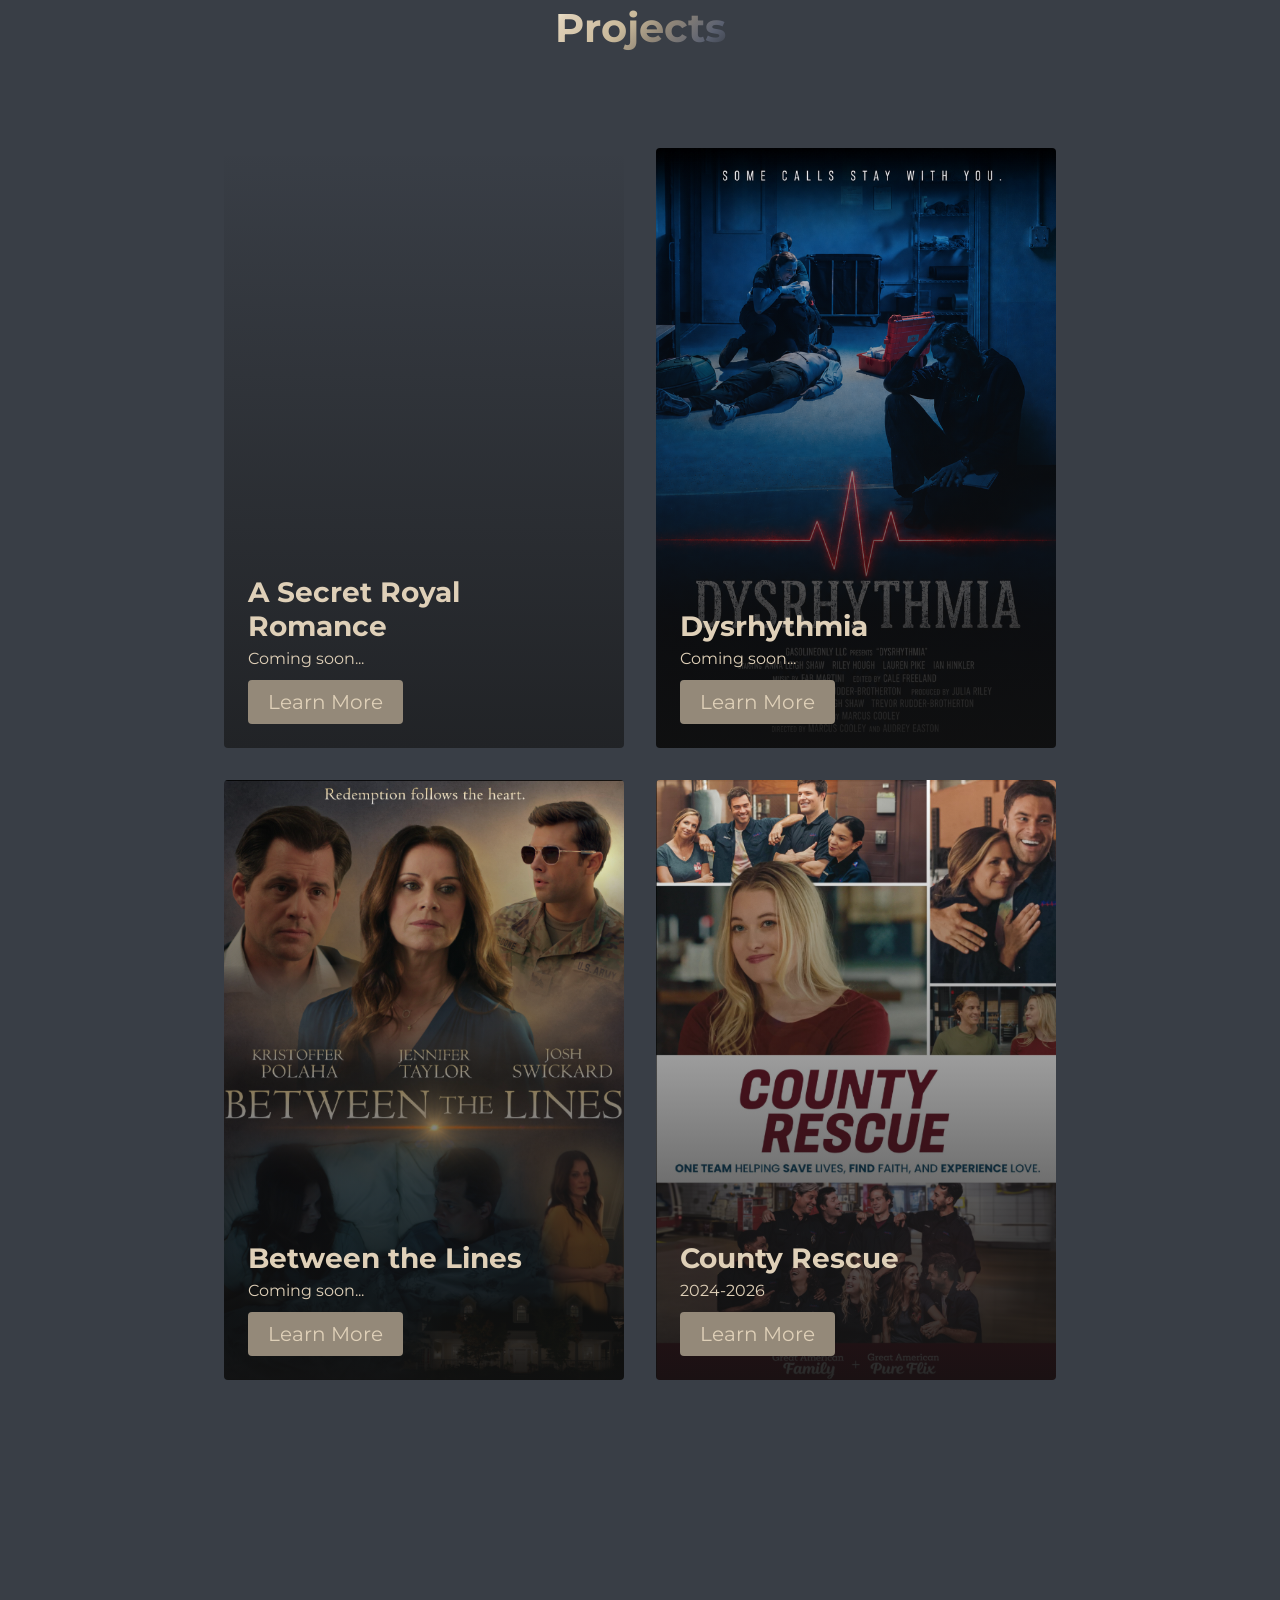
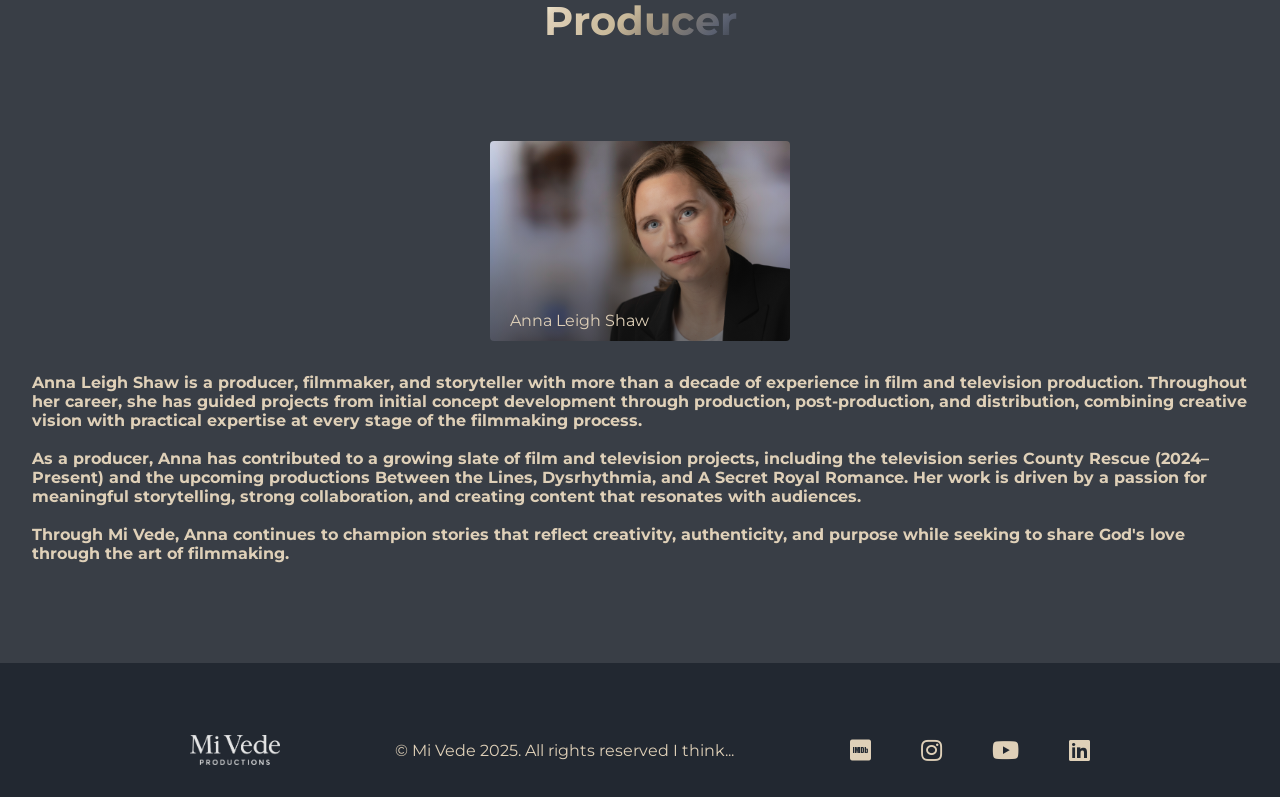
==== commit e035ed98: "Add files via upload" ====
--- a/index.html
+++ b/index.html
@@ -74,7 +74,7 @@
       <h1>Projects</h1>
       <div class="projects__container">
         <div class="projects__card">
-          <h2>A Secret Royal Romace</h2>
+          <h2>A Secret Royal Romance</h2>
           <p>Coming soon...</p>
           <a href="https://www.imdb.com/title/tt42438764/?ref_=ext_shr_lnk" target="_blank"><button>Learn More</button></a>
         </div>
--- a/styles.css
+++ b/styles.css
@@ -483,6 +483,10 @@
   position: relative;
   background-position: center;
   color: #DFD0B8;
+  display: flex;
+  flex-direction: column;
+  justify-content: flex-end;
+  padding: 1.5rem;
 }
 
 .projects__card:before {
@@ -526,15 +530,14 @@
 }
 
 .projects__card h2 {
-  position: absolute;
-  top: 425px;
-  left: 30px;
+  position: static;
+  font-size: 1.75rem;
+  margin-bottom: 0.4rem;
 }
 
 .projects__card p {
-  position: absolute;
-  top: 465px;
-  left: 30px;
+  position: static;
+  margin-bottom: 0.75rem;
 }
 
 .projects__card button {
@@ -544,10 +547,9 @@
   outline: none;
   border-radius: 4px;
   background: #948979;
-  position: absolute;
-  top: 515px;
-  left: 30px;
-  font-size: 1rem;
+  position: static;
+  align-self: flex-start;
+  font-size: 1.25rem;
 }
 
 .projects__card button:hover {
@@ -568,6 +570,18 @@
   .projects h1 {
     font-size: 2.5rem;
     margin-top: 2rem;
+  }
+
+  .projects__card h2 {
+    font-size: 1.25rem;
+  }
+
+  .projects__card p {
+    font-size: 0.9rem;
+  }
+
+  .projects__card button {
+    font-size: 0.75rem;
   }
 }
 
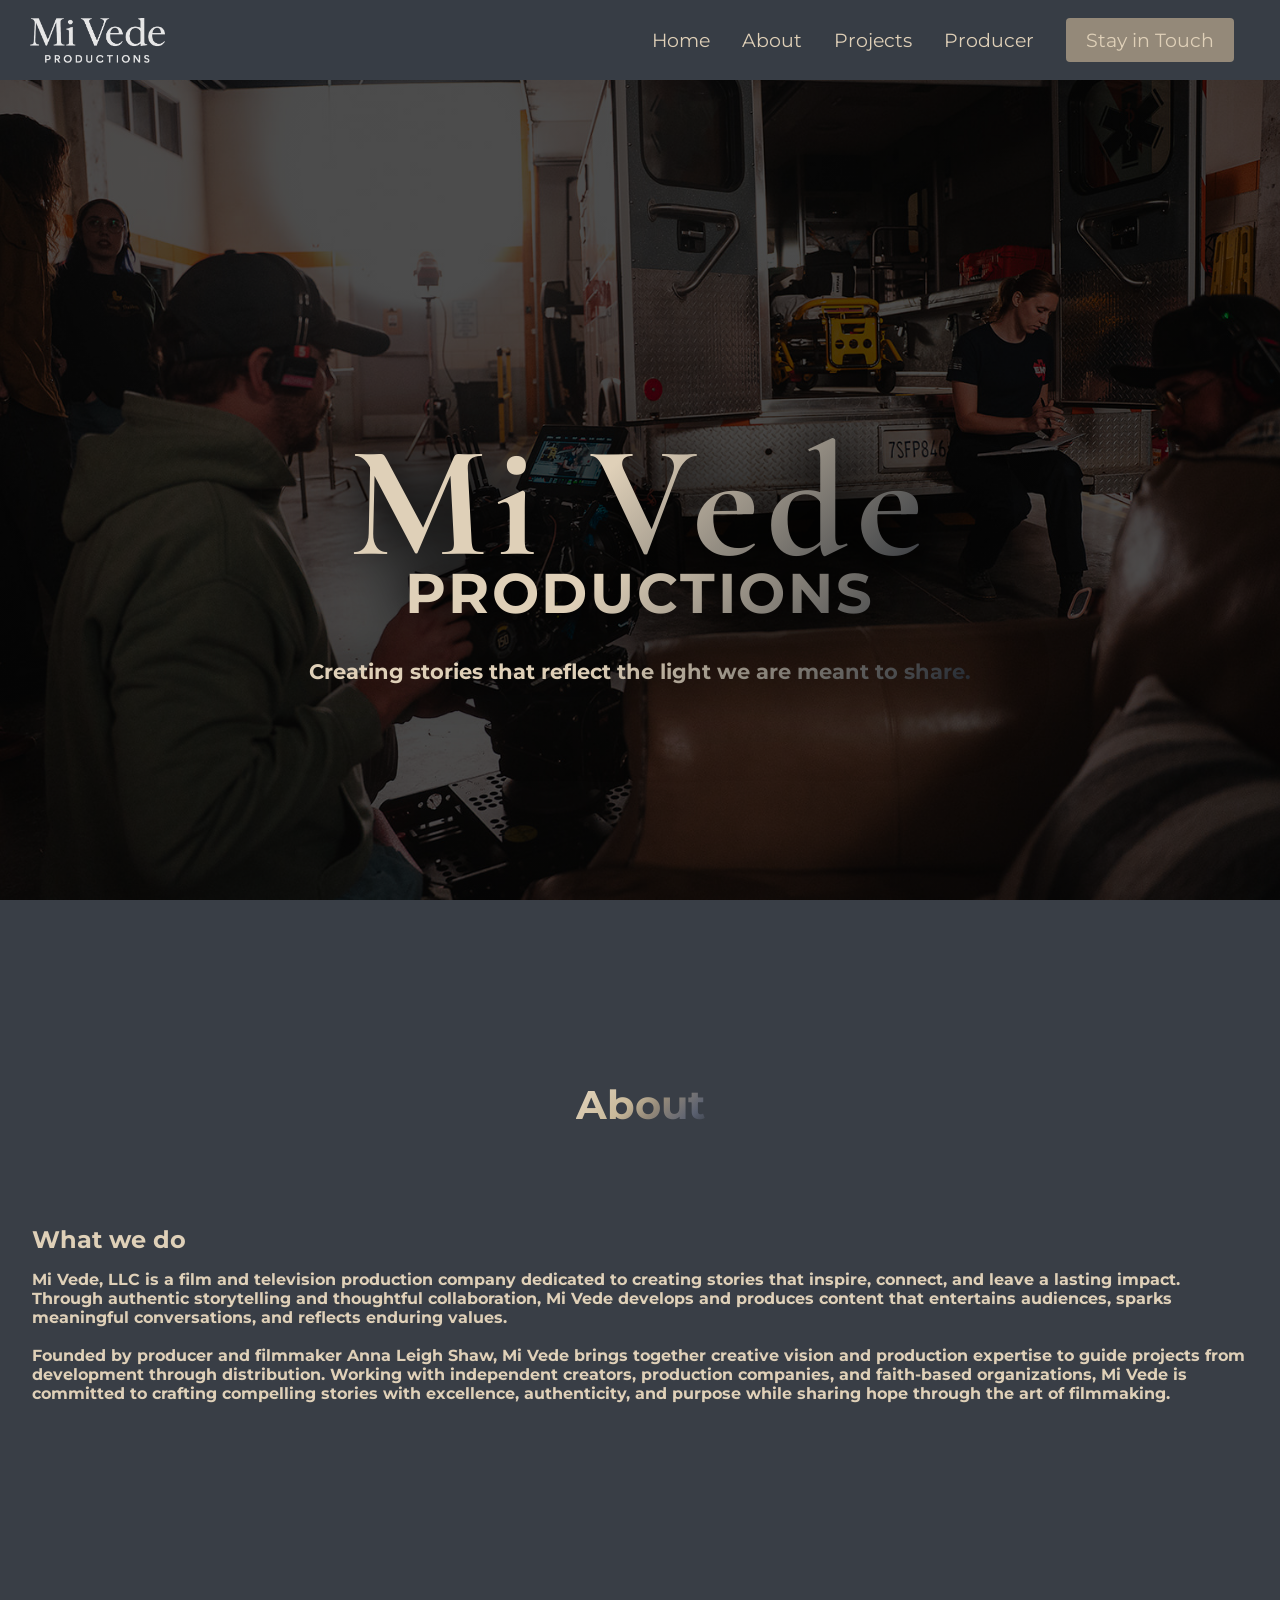
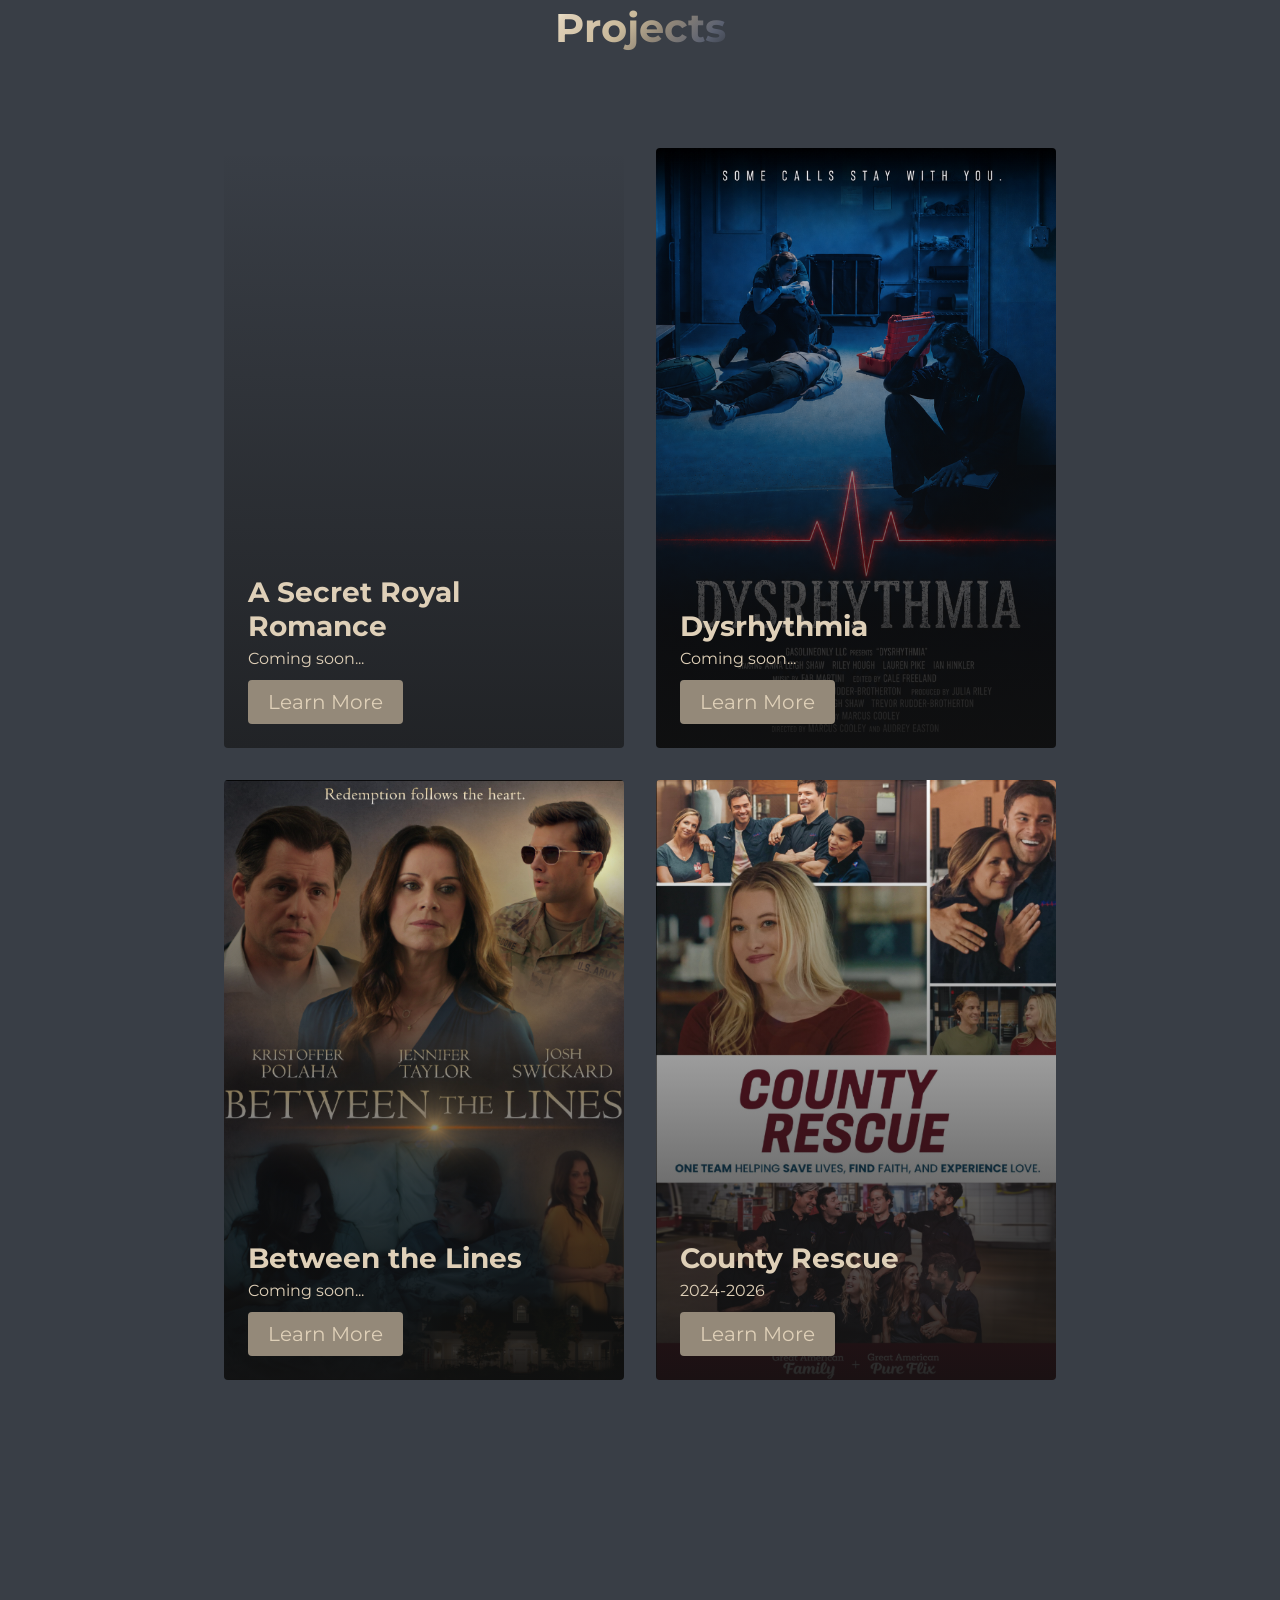
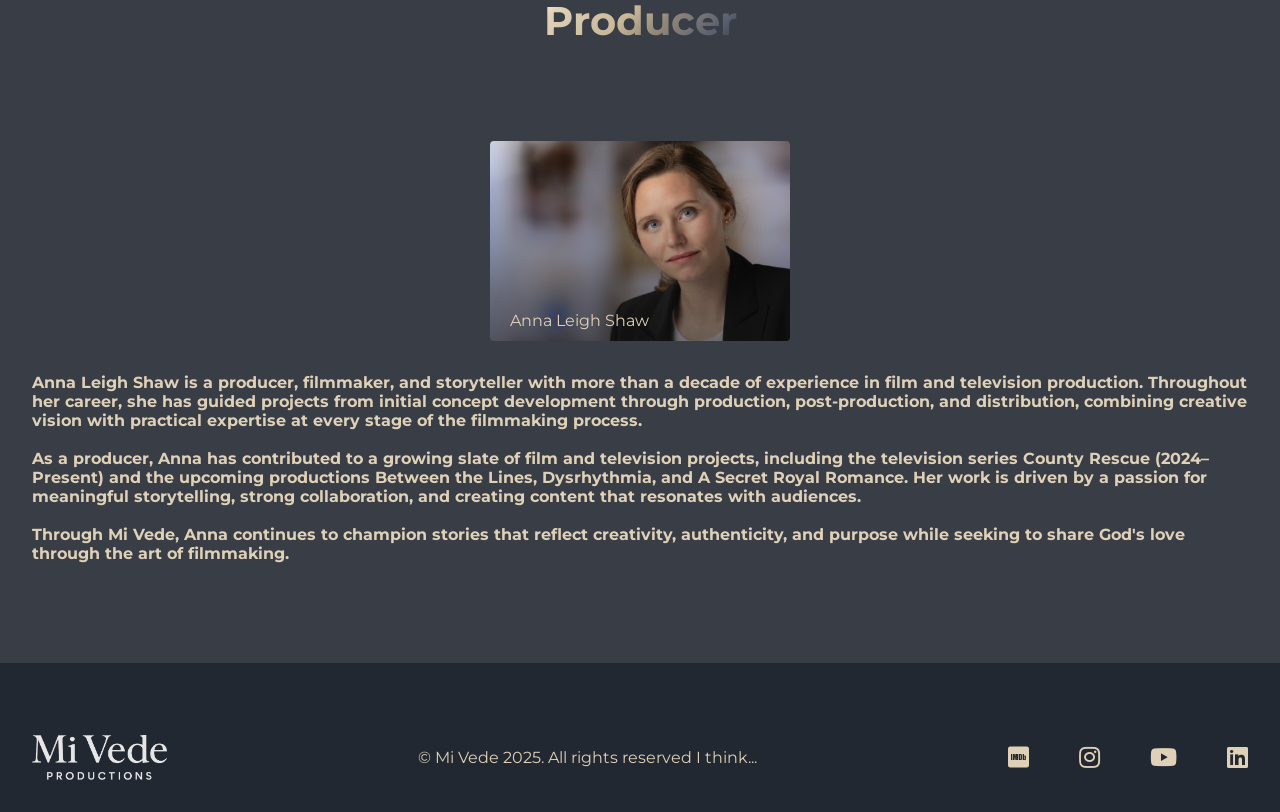
==== commit a63d09eb: "Update index.html" ====
--- a/index.html
+++ b/index.html
@@ -6,7 +6,7 @@
     -->
     <meta charset="UTF-8" />
     <meta name="viewport" content="width=device-width, initial-scale=1.0" />
-    <title>Mi Vede Official Website</title>
+    <title>Mi Vede PRODUCTIONS Official Website</title>
     <link rel="stylesheet" href="styles.css" />
     <link
       rel="stylesheet"
@@ -158,4 +158,4 @@
     </div>
     <script src="app.js"></script>
   </body>
-</html>+</html>
--- a/styles.css
+++ b/styles.css
@@ -27,11 +27,11 @@
   height: 80px;
   z-index: 1;
   width: 100%;
-  max-width: 1300px;
+ /* max-width: 1300px; */
   margin-right: auto;
   margin-left: auto;
-  padding-right: 50px;
-  padding-left: 50px;
+  padding-right: 30px;
+  padding-left: 30px;
 }
 
 #navbar__logo {
@@ -50,7 +50,7 @@
 }
 
 .logo {
-  height: 30px;                /* Control the logo size here */
+  height: 45px;                /* Control the logo size here */
   width: auto;                 /* Keeps the aspect ratio perfect */
   display: block;
 }
@@ -64,6 +64,7 @@
   align-items: center;
   list-style: none;
   text-align: center;
+  margin-left: auto;
 }
 
 .navbar__item {
@@ -114,7 +115,7 @@
   transition: all 0.3s ease;
 }
 
-@media screen and (max-width: 767px) {
+@media screen and (max-width: 768px) {
   .navbar__container {
     display: flex;
     justify-content: space-between;
@@ -151,6 +152,12 @@
   #navbar__logo {
     padding-left: 25px;
   }
+
+  .logo {
+  height: 30px;                /* Control the logo size here */
+  width: auto;                 /* Keeps the aspect ratio perfect */
+  display: block;
+}
 
   .navbar__toggle .bar {
     width: 25px;
@@ -294,7 +301,7 @@
 
 
 /* Mobile Responsive */
-@media screen and (max-width: 767px) {
+@media screen and (max-width: 768px) {
   .main__card {
     display: grid;
     grid-template-columns: 1fr;   /* ← cleaner than auto */
@@ -407,7 +414,7 @@
   font-weight: 700;
 }
 
-@media screen and (max-width: 767px) {
+@media screen and (max-width: 768px) {
   .solutions {
     height: auto;
   }
@@ -562,7 +569,7 @@
   cursor: pointer;
 }
 
-@media screen and (max-width: 767px) {
+@media screen and (max-width: 768px) {
   .projects {
     height: auto;
   }
@@ -699,7 +706,7 @@
   color:#DFD0B8;
 }
 
-@media screen and (max-width: 767px) {
+@media screen and (max-width: 768px) {
   .biography {
     height: auto;
   }
@@ -786,7 +793,6 @@
 }
 
 .social__media {
-  max-width: 1000px;
   width: 100%;
 }
 
@@ -794,8 +800,7 @@
   display: flex;
   justify-content: space-between;
   align-items: center;
-  width: 90%;
-  max-width: 1000px;
+  width: 95%;
   margin: 40px auto 0 auto;
 }
 
@@ -822,7 +827,7 @@
   color: #DFD0B8;
 }
 
-@media screen and (max-width: 767px) {
+@media screen and (max-width: 768px) {
   .footer__links {
     padding-top: 2rem;
   }
@@ -883,5 +888,3 @@
   opacity: 1 !important;
   transform: none !important;
 }
-
-
